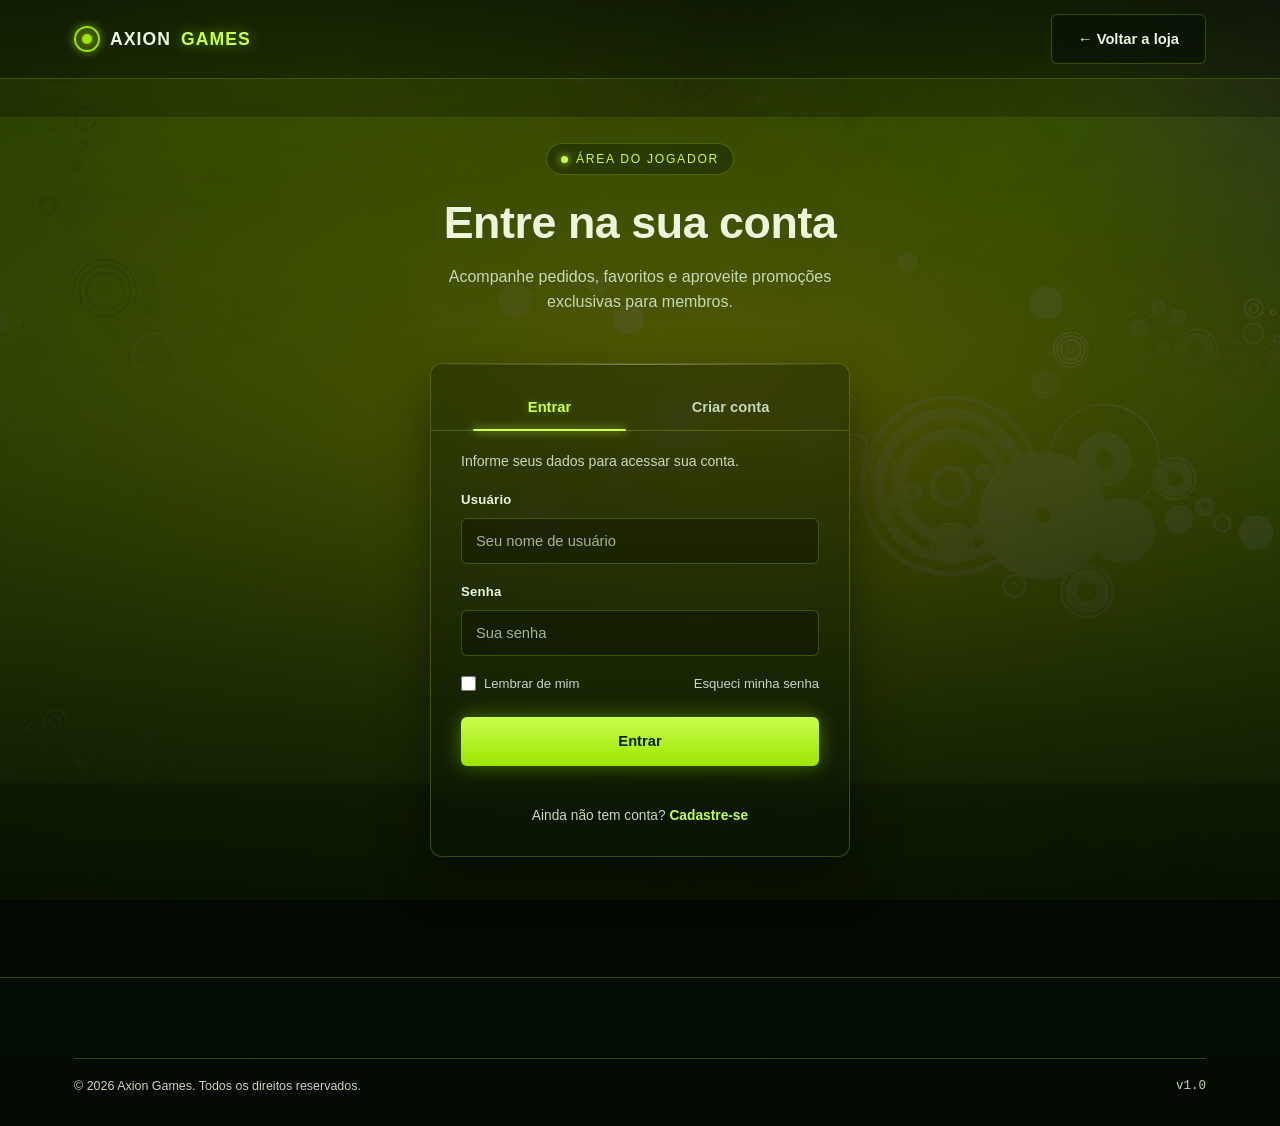
==== login.html @ fcf935e8 "Atividade - Front-End" ====
<!DOCTYPE html>
<html lang="pt-br">

<head>
  <meta charset="UTF-8">
  <meta http-equiv="X-UA-Compatible" content="IE=edge">
  <meta name="viewport" content="width=device-width, initial-scale=1.0">
  <title>Entrar · Axion Games</title>

  <!-- Bootstrap 5 (framework CSS3 responsivo) -->
  <link rel="stylesheet" href="https://cdn.jsdelivr.net/npm/bootstrap@5.3.3/dist/css/bootstrap.min.css">

  <link rel="stylesheet" href="css/estilo.css">
</head>

<body>

  <div class="dash-glow"></div>
  <div class="dash-rays"></div>

  <nav class="blade-nav">
    <div class="blade-nav-inner">

      <a class="brand" href="index.html">
        <span class="brand-ring"></span>
        AXION<span>GAMES</span>
      </a>

      <span style="flex:1;"></span>

      <a class="btn-ghost" href="index.html">← Voltar a loja</a>

    </div>
  </nav>

  <main class="container">

    <div class="auth-hero">
      <span class="hero-eyebrow">
        <span class="dot"></span> Área do jogador
      </span>
      <h1>Entre na sua conta</h1>
      <p>Acompanhe pedidos, favoritos e aproveite promoções exclusivas para membros.</p>
    </div>

    <div class="auth-panel">
      <div class="auth-card" id="authCard">

        <div class="auth-tabs">
          <button type="button" class="auth-tab active" data-tab="login">Entrar</button>
          <button type="button" class="auth-tab" data-tab="cadastro">Criar conta</button>
        </div>

        <!-- ---------- FORM DE LOGIN ---------- -->
        <form class="auth-form active" data-form="login" onsubmit="event.preventDefault(); login();">
          <p class="auth-form-lead">Informe seus dados para acessar sua conta.</p>

          <div class="field">
            <label for="usuario-login">Usuário</label>
            <input type="text" class="form-control" id="usuario-login" placeholder="Seu nome de usuário" autocomplete="username" required>
          </div>

          <div class="field">
            <label for="senha-login">Senha</label>
            <input type="password" class="form-control" id="senha-login" placeholder="Sua senha" autocomplete="current-password" required>
          </div>

          <div class="field-row">
            <label class="checkbox">
              <input type="checkbox" id="lembrar-login">
              Lembrar de mim
            </label>
            <a class="link-muted" href="#">Esqueci minha senha</a>
          </div>

          <button type="submit" class="btn-solid btn-block">Entrar</button>

          <p class="auth-switch">
            Ainda não tem conta?
            <a href="#" data-goto="cadastro">Cadastre-se</a>
          </p>
        </form>

        <!-- ---------- FORM DE CADASTRO ---------- -->
        <form class="auth-form" data-form="cadastro" onsubmit="event.preventDefault(); cadastro();">
          <p class="auth-form-lead">Crie sua conta em poucos segundos.</p>

          <div class="field">
            <label for="usuario-cadastro">Usuário</label>
            <input type="text" class="form-control" id="usuario-cadastro" placeholder="Escolha um nome de usuário" autocomplete="username" required>
          </div>

          <div class="field">
            <label for="email-cadastro">E-mail</label>
            <input type="email" class="form-control" id="email-cadastro" placeholder="seuemail@exemplo.com" autocomplete="email" required>
          </div>

          <div class="field">
            <label for="senha-cadastro">Senha</label>
            <input type="password" class="form-control" id="senha-cadastro" placeholder="Mínimo de 6 caracteres" autocomplete="new-password" minlength="6" required>
          </div>

          <div class="field-row">
            <label class="checkbox">
              <input type="checkbox" id="termos-cadastro" required>
              Aceito os termos de uso
            </label>
          </div>

          <button type="submit" class="btn-solid btn-block">Criar conta</button>

          <p class="auth-switch">
            Já tem uma conta?
            <a href="#" data-goto="login">Fazer login</a>
          </p>
        </form>

      </div>
    </div>

  </main>

  <footer>
    <div class="container">
      <div class="footer-bottom">
        <span>© 2026 Axion Games. Todos os direitos reservados.</span>
        <span class="mono">v1.0</span>
      </div>
    </div>
  </footer>

  <!-- Bootstrap Bundle (JS + Popper) -->
  <script src="https://cdn.jsdelivr.net/npm/bootstrap@5.3.3/dist/js/bootstrap.bundle.min.js"></script>
  <script src="js/script.js"></script>

</body>

</html>
---- css/estilo.css ----
/* ============================================================
   LH GAMES — tema "Blade Dashboard" (inspirado no visual clássico
   do menu de consoles verde translúcido, tipo NXE)
   ============================================================ */

:root {
  --bg-0: #030A03;
  --bg-1: #061607;
  --lime: #9DE500;
  --lime-bright: #C9FF4E;
  --lime-deep: #4E8C0B;
  /* vidro escuro com leve tom esverdeado — deixa a imagem de fundo aparecer por trás */
  --glass: rgba(8, 20, 8, 0.32);
  --glass-strong: rgba(8, 20, 8, 0.48);
  --border: rgba(157, 229, 0, 0.28);
  --border-bright: rgba(201, 255, 78, 0.55);
  --ink: #EAF7DC;
  --ink-muted: #C4D9BC;
  --gold: #FFD54D;
}

* { box-sizing: border-box; }

::selection { background: var(--lime); color: #06210A; }

html { scroll-behavior: smooth; }

/*
  IMAGEM DE FUNDO — troque o caminho abaixo pela sua imagem.
  Coloque o arquivo em: img/dashboard-bg.jpg (crie a pasta "img" do lado de "css" e "js").
  Se a imagem não existir/carregar, o gradiente verde escuro serve de fallback automático.
*/
body {
  margin: 0;
  min-height: 100vh;
  background:
    linear-gradient(180deg, rgba(3, 10, 3, 0.55) 0%, rgba(3, 10, 3, 0.72) 55%, rgba(3, 10, 3, 0.88) 100%),
    url('../img/dashboard-bg.jpg') center center / cover no-repeat fixed,
    radial-gradient(120% 100% at 50% -10%, #0C2409 0%, var(--bg-0) 55%, #010401 100%);
  color: var(--ink);
  font-family: "Segoe UI", "Rajdhani", "Manrope", sans-serif;
  position: relative;
  overflow-x: hidden;
}

h1, h2, h3 { margin: 0; font-weight: 700; letter-spacing: -0.01em; }

a { text-decoration: none; color: inherit; }

.mono { font-family: "Consolas", "JetBrains Mono", monospace; }

.container { max-width: 1180px; margin: 0 auto; padding: 0 24px; position: relative; z-index: 2; }

/* ---------- BACKGROUND — dashboard glow + light rays ---------- */

.dash-glow {
  position: fixed;
  inset: 0;
  background:
    radial-gradient(60% 40% at 20% 0%, rgba(157,229,0,0.10), transparent 60%),
    radial-gradient(50% 35% at 85% 10%, rgba(157,229,0,0.07), transparent 60%);
  pointer-events: none;
  z-index: 0;
}

.dash-rays {
  position: fixed;
  inset: -10% -10% auto -10%;
  height: 140%;
  background: repeating-conic-gradient(
    from 200deg at 50% -20%,
    rgba(157,229,0,0.035) 0deg 6deg,
    transparent 6deg 14deg
  );
  opacity: 0.4;
  pointer-events: none;
  z-index: 0;
  mask-image: radial-gradient(70% 60% at 50% 0%, black, transparent 75%);
}

/* ---------- BLADE NAV ---------- */

.blade-nav {
  position: sticky;
  top: 0;
  z-index: 50;
  background: linear-gradient(to bottom, rgba(4,12,4,0.55), rgba(4,12,4,0.35));
  backdrop-filter: blur(14px);
  border-bottom: 1px solid var(--border);
}

.blade-nav-inner {
  max-width: 1180px;
  margin: 0 auto;
  padding: 14px 24px;
  display: flex;
  align-items: center;
  gap: 26px;
}

.brand {
  display: flex;
  align-items: center;
  gap: 10px;
  font-weight: 700;
  font-size: 1.1rem;
  letter-spacing: 0.06em;
  color: var(--ink);
  flex-shrink: 0;
}

.brand span { color: var(--lime-bright); text-shadow: 0 0 14px rgba(157,229,0,0.55); }

.brand-ring {
  width: 26px;
  height: 26px;
  border-radius: 50%;
  border: 2px solid var(--lime);
  box-shadow: 0 0 10px rgba(157,229,0,0.6), inset 0 0 8px rgba(157,229,0,0.4);
  position: relative;
  flex-shrink: 0;
}

.brand-ring::after {
  content: "";
  position: absolute;
  inset: 6px;
  border-radius: 50%;
  background: var(--lime);
  box-shadow: 0 0 8px var(--lime-bright);
}

.blades {
  list-style: none;
  display: flex;
  gap: 4px;
  margin: 0;
  padding: 0;
  flex: 1;
}

.blade a {
  display: block;
  padding: 10px 18px;
  font-weight: 600;
  font-size: 0.92rem;
  letter-spacing: 0.02em;
  color: var(--ink-muted);
  border-radius: 4px;
  position: relative;
  transition: color .18s ease, background .18s ease, transform .18s ease;
}

.blade a:hover {
  color: var(--ink);
  background: var(--glass);
  transform: translateY(-1px);
}

.blade.active a {
  color: var(--bg-0);
  background: linear-gradient(180deg, var(--lime-bright), var(--lime));
  box-shadow: 0 0 18px rgba(157,229,0,0.55);
  font-weight: 700;
}

.blade-search {
  display: flex;
  align-items: center;
  background: var(--glass);
  border: 1px solid var(--border);
  border-radius: 6px;
  padding: 5px 5px 5px 14px;
  min-width: 250px;
  backdrop-filter: blur(6px);
}

.blade-search input {
  background: transparent;
  border: none;
  outline: none;
  color: var(--ink);
  font-family: inherit;
  font-size: 0.86rem;
  flex: 1;
  min-width: 0;
}

.blade-search input::placeholder { color: var(--ink-muted); }

.blade-search button {
  background: var(--lime);
  color: #06210A;
  border: none;
  border-radius: 4px;
  padding: 8px 16px;
  font-weight: 700;
  font-size: 0.8rem;
  cursor: pointer;
  transition: filter .15s ease;
}

.blade-search button:hover { filter: brightness(1.15); }

.nav-toggle {
  display: none;
  flex-direction: column;
  gap: 5px;
  background: none;
  border: 1px solid var(--border);
  border-radius: 6px;
  width: 40px;
  height: 40px;
  align-items: center;
  justify-content: center;
  cursor: pointer;
}

.nav-toggle span { width: 18px; height: 2px; background: var(--lime); display: block; }

/* ---------- HERO ---------- */

.hero {
  padding: 64px 0 20px;
  position: relative;
}

.hero-copy { max-width: 640px; }

.hero-eyebrow {
  display: inline-flex;
  align-items: center;
  gap: 8px;
  font-size: 0.76rem;
  letter-spacing: 0.14em;
  text-transform: uppercase;
  color: var(--lime-bright);
  background: var(--glass);
  border: 1px solid var(--border);
  padding: 6px 14px;
  border-radius: 999px;
  margin-bottom: 24px;
  backdrop-filter: blur(6px);
}

.hero-eyebrow .dot {
  width: 7px;
  height: 7px;
  border-radius: 50%;
  background: var(--lime-bright);
  box-shadow: 0 0 8px var(--lime-bright);
  animation: pulse 1.6s infinite ease-in-out;
}

@keyframes pulse { 0%, 100% { opacity: 1; } 50% { opacity: 0.25; } }

.hero h1 {
  font-size: clamp(2.2rem, 4.4vw, 3.4rem);
  line-height: 1.08;
  color: var(--ink);
}

.hero h1 em {
  font-style: normal;
  color: var(--lime-bright);
  text-shadow: 0 0 22px rgba(157,229,0,0.5);
}

.hero p {
  margin: 22px 0 32px;
  color: var(--ink-muted);
  font-size: 1.02rem;
  max-width: 46ch;
  line-height: 1.55;
}

.hero-ctas { display: flex; gap: 14px; flex-wrap: wrap; }

.btn-solid, .btn-ghost {
  display: inline-flex;
  align-items: center;
  gap: 8px;
  padding: 13px 26px;
  border-radius: 6px;
  font-weight: 700;
  font-size: 0.92rem;
  cursor: pointer;
  border: none;
  transition: transform .15s ease, filter .15s ease, background .15s ease;
}

.btn-solid {
  background: linear-gradient(180deg, var(--lime-bright), var(--lime));
  color: #06210A;
  box-shadow: 0 0 20px rgba(157,229,0,0.4);
}
.btn-solid:hover { filter: brightness(1.08); transform: translateY(-2px); }

.btn-ghost {
  background: var(--glass);
  border: 1px solid var(--border);
  color: var(--ink);
  backdrop-filter: blur(6px);
}
.btn-ghost:hover { background: var(--glass-strong); transform: translateY(-2px); }

/* stat strip — glass tiles like dashboard info panels */

.stat-strip {
  margin-top: 44px;
}

.stat-cell {
  background: var(--glass);
  border: 1px solid var(--border);
  border-radius: 8px;
  padding: 18px 16px;
  text-align: center;
  backdrop-filter: blur(8px);
  position: relative;
  overflow: hidden;
}

.stat-cell::before {
  content: "";
  position: absolute;
  top: 0; left: 0; right: 0;
  height: 1px;
  background: linear-gradient(90deg, transparent, var(--lime-bright), transparent);
  opacity: 0.6;
}

.stat-cell .num {
  font-family: "Consolas", "JetBrains Mono", monospace;
  font-size: 1.25rem;
  font-weight: 700;
  color: var(--lime-bright);
  text-shadow: 0 0 10px rgba(157,229,0,0.4);
}

.stat-cell .label {
  font-size: 0.7rem;
  color: var(--ink-muted);
  text-transform: uppercase;
  letter-spacing: 0.07em;
  margin-top: 4px;
}

/* ---------- SECTIONS ---------- */

.section { padding: 60px 0; }

.section-head { margin-bottom: 30px; }

.section-tag {
  font-size: 0.74rem;
  letter-spacing: 0.14em;
  text-transform: uppercase;
  color: var(--lime-bright);
  margin-bottom: 8px;
  display: block;
}

.section-head h2 { font-size: clamp(1.6rem, 3vw, 2.2rem); }

/* ---------- GAME CARDS — transparent glass tiles ---------- */

.game-card {
  height: 100%;
  position: relative;
  background: var(--glass);
  border: 1px solid var(--border);
  border-radius: 10px;
  overflow: hidden;
  display: flex;
  flex-direction: column;
  backdrop-filter: blur(10px);
  transition: transform .22s ease, border-color .22s ease, background .22s ease, box-shadow .22s ease;
}

.game-card::before {
  content: "";
  position: absolute;
  top: 0; left: 0; right: 0;
  height: 1px;
  background: linear-gradient(90deg, transparent, rgba(255,255,255,0.35), transparent);
}

.game-card:hover {
  transform: translateY(-6px);
  border-color: var(--border-bright);
  background: var(--glass-strong);
  box-shadow: 0 14px 34px rgba(0,0,0,0.4), 0 0 26px rgba(157,229,0,0.18);
}

.game-card .thumb {
  position: relative;
  aspect-ratio: 16/10;
  display: flex;
  align-items: center;
  justify-content: center;
  overflow: hidden;
  background: linear-gradient(160deg, rgba(157,229,0,0.06), rgba(0,0,0,0.2));
  border-bottom: 1px solid var(--border);
}

.game-card .thumb svg { width: 100%; height: 100%; display: block; }

.badge-tag {
  position: absolute;
  top: 12px;
  left: 12px;
  font-size: 0.66rem;
  letter-spacing: 0.06em;
  text-transform: uppercase;
  background: rgba(3,10,3,0.65);
  border: 1px solid var(--border);
  color: var(--lime-bright);
  padding: 4px 10px;
  border-radius: 999px;
  backdrop-filter: blur(4px);
}

.card-body { padding: 18px 20px 22px; display: flex; flex-direction: column; gap: 8px; flex: 1; }

.card-body h3 { font-size: 1.1rem; color: var(--ink); }

.card-body .genre { color: var(--ink-muted); font-size: 0.86rem; margin: 0; }

.card-footer {
  margin-top: auto;
  display: flex;
  align-items: center;
  justify-content: space-between;
  padding-top: 14px;
  border-top: 1px dashed var(--border);
}

.preco {
  font-family: "Consolas", "JetBrains Mono", monospace;
  font-weight: 700;
  font-size: 1.02rem;
  color: var(--gold);
  margin: 0;
}
.preco-old {
  display: block;
  font-size: 0.7rem;
  color: var(--ink-muted);
  text-decoration: line-through;
  font-weight: 400;
  font-family: inherit;
}

.btn-buy {
  background: linear-gradient(180deg, var(--lime-bright), var(--lime));
  color: #06210A;
  border: none;
  font-weight: 700;
  font-size: 0.82rem;
  padding: 9px 16px;
  border-radius: 6px;
  cursor: pointer;
  transition: filter .15s ease, transform .15s ease;
}
.btn-buy:hover { filter: brightness(1.1); transform: translateY(-2px); }

/* ---------- NAV LOGIN LINK ---------- */

.btn-login-link {
  padding: 9px 20px;
  font-size: 0.86rem;
  flex-shrink: 0;
}

/* ---------- NOVIDADES ---------- */

.news-card {
  height: 100%;
  background: var(--glass);
  border: 1px solid var(--border);
  border-radius: 10px;
  padding: 22px 22px 20px;
  display: flex;
  flex-direction: column;
  gap: 10px;
  backdrop-filter: blur(10px);
  transition: transform .22s ease, border-color .22s ease, background .22s ease;
}

.news-card:hover {
  transform: translateY(-4px);
  border-color: var(--border-bright);
  background: var(--glass-strong);
}

.news-card .badge-tag {
  position: static;
  align-self: flex-start;
}

.news-card h3 { font-size: 1.04rem; color: var(--ink); margin-top: 4px; }

.news-card p { color: var(--ink-muted); font-size: 0.9rem; line-height: 1.5; margin: 0; }

/* ---------- GALERIA ---------- */

.gallery-item {
  margin: 0;
  position: relative;
  border-radius: 10px;
  overflow: hidden;
  border: 1px solid var(--border);
  aspect-ratio: 4/3;
  background: var(--glass);
  transition: transform .22s ease, border-color .22s ease;
}

.gallery-item:hover {
  transform: translateY(-4px) scale(1.02);
  border-color: var(--border-bright);
}

.gallery-item svg { width: 100%; height: 100%; display: block; }

.gallery-item figcaption {
  position: absolute;
  left: 0;
  right: 0;
  bottom: 0;
  padding: 8px 12px;
  font-size: 0.78rem;
  font-weight: 600;
  color: var(--ink);
  background: linear-gradient(to top, rgba(3,10,3,0.85), transparent);
}

/* ---------- PROMO BAND ---------- */

.promo-band {
  border-radius: 10px;
  border: 1px solid var(--border);
  background: var(--glass);
  backdrop-filter: blur(10px);
  padding: 36px;
  display: flex;
  align-items: center;
  justify-content: space-between;
  gap: 24px;
  flex-wrap: wrap;
}

.promo-band h3 { font-size: 1.4rem; max-width: 30ch; color: var(--ink); }
.promo-band p { color: var(--ink-muted); margin: 8px 0 0; }

/* ---------- FOOTER ---------- */

footer {
  border-top: 1px solid var(--border);
  margin-top: 30px;
  padding: 44px 0 30px;
  background: linear-gradient(to bottom, rgba(6,22,7,0.4), rgba(3,10,3,0.7));
  position: relative;
  z-index: 2;
}

.footer-grid h4 {
  font-size: 0.86rem;
  margin-bottom: 14px;
  color: var(--lime-bright);
  letter-spacing: 0.04em;
}

.footer-desc { color: var(--ink-muted); font-size: 0.88rem; max-width: 32ch; }

.footer-grid ul { list-style: none; padding: 0; margin: 0; display: flex; flex-direction: column; gap: 10px; }
.footer-grid a { color: var(--ink-muted); font-size: 0.88rem; transition: color .15s ease; }
.footer-grid a:hover { color: var(--lime-bright); }

.footer-bottom {
  margin-top: 36px;
  padding-top: 18px;
  border-top: 1px solid var(--border);
  display: flex;
  justify-content: space-between;
  color: var(--ink-muted);
  font-size: 0.78rem;
  flex-wrap: wrap;
  gap: 10px;
}

/* ---------- BACK TO TOP — guide-button style orb ---------- */

#voltar-topo {
  position: fixed;
  bottom: 26px;
  right: 26px;
  display: flex;
  align-items: center;
  gap: 10px;
  background: rgba(3,10,3,0.75);
  border: 1px solid var(--border-bright);
  color: var(--ink);
  border-radius: 999px;
  padding: 10px 20px 10px 12px;
  font-weight: 700;
  font-size: 0.82rem;
  cursor: pointer;
  box-shadow: 0 10px 28px rgba(0,0,0,0.5), 0 0 18px rgba(157,229,0,0.25);
  opacity: 0;
  transform: translateY(12px);
  pointer-events: none;
  transition: opacity .25s ease, transform .25s ease;
  z-index: 60;
  backdrop-filter: blur(8px);
}

#voltar-topo .orb {
  width: 22px;
  height: 22px;
  border-radius: 50%;
  background: radial-gradient(circle at 35% 30%, var(--lime-bright), var(--lime-deep));
  box-shadow: 0 0 10px rgba(157,229,0,0.7);
  flex-shrink: 0;
}

#voltar-topo.show { opacity: 1; transform: translateY(0); pointer-events: auto; }

/* ---------- RESPONSIVE ---------- */

@media (max-width: 780px) {
  .blades, .blade-search { display: none; }
  .nav-toggle { display: flex; }
  .blade-nav-inner.open .blades {
    display: flex;
    flex-direction: column;
    position: absolute;
    top: 64px;
    left: 0;
    right: 0;
    background: rgba(4,12,4,0.65);
    backdrop-filter: blur(14px);
    border-bottom: 1px solid var(--border);
    padding: 10px 20px 18px;
  }
  .btn-login-link { padding: 8px 14px; font-size: 0.8rem; }
}

@media (prefers-reduced-motion: reduce) {
  * { animation: none !important; transition: none !important; }
}

a:focus-visible, button:focus-visible, input:focus-visible {
  outline: 2px solid var(--lime-bright);
  outline-offset: 2px;
}

/* ============================================================
   TELA DE LOGIN / CADASTRO
   ============================================================ */

.auth-hero {
  padding: 64px 0 8px;
  text-align: center;
  max-width: 680px;
  margin: 0 auto;
}

.auth-hero .hero-eyebrow { margin-bottom: 22px; }

.auth-hero h1 {
  font-size: clamp(2rem, 4vw, 2.8rem);
  line-height: 1.12;
  color: var(--ink);
}

.auth-hero p {
  margin: 18px auto 0;
  color: var(--ink-muted);
  max-width: 44ch;
  line-height: 1.55;
}

.auth-panel {
  padding: 40px 0 90px;
  display: flex;
  justify-content: center;
}

.auth-card {
  width: 100%;
  max-width: 420px;
  background: var(--glass);
  border: 1px solid var(--border);
  border-radius: 12px;
  padding: 10px 30px 30px;
  backdrop-filter: blur(14px);
  position: relative;
  overflow: hidden;
  box-shadow: 0 20px 50px rgba(0,0,0,0.4);
}

.auth-card::before {
  content: "";
  position: absolute;
  top: 0; left: 0; right: 0;
  height: 1px;
  background: linear-gradient(90deg, transparent, rgba(255,255,255,0.35), transparent);
}

/* abas Entrar / Criar conta — mesmo espírito das blades do menu */

.auth-tabs {
  display: flex;
  gap: 4px;
  margin: 0 -30px 26px;
  padding: 10px 30px 0;
  border-bottom: 1px solid var(--border);
}

.auth-tab {
  flex: 1;
  background: none;
  border: none;
  padding: 12px 10px;
  font-family: inherit;
  font-weight: 600;
  font-size: 0.92rem;
  color: var(--ink-muted);
  cursor: pointer;
  border-radius: 6px 6px 0 0;
  position: relative;
  transition: color .18s ease, background .18s ease;
}

.auth-tab:hover { color: var(--ink); background: var(--glass-strong); }

.auth-tab.active {
  color: var(--lime-bright);
  text-shadow: 0 0 10px rgba(157,229,0,0.4);
}

.auth-tab.active::after {
  content: "";
  position: absolute;
  left: 12px;
  right: 12px;
  bottom: -1px;
  height: 2px;
  background: var(--lime-bright);
  box-shadow: 0 0 10px var(--lime-bright);
  border-radius: 2px;
}

/* forms */

.auth-form {
  display: none;
  flex-direction: column;
  gap: 18px;
  animation: fadeIn .25s ease;
}

.auth-form.active { display: flex; }

@keyframes fadeIn {
  from { opacity: 0; transform: translateY(6px); }
  to { opacity: 1; transform: translateY(0); }
}

.auth-form-lead {
  color: var(--ink-muted);
  font-size: 0.88rem;
  margin: -6px 0 0;
}

.field { display: flex; flex-direction: column; gap: 8px; }

.field label {
  font-size: 0.82rem;
  font-weight: 600;
  color: var(--ink);
  letter-spacing: 0.02em;
}

/* sobrescreve o .form-control do Bootstrap pro visual de vidro */
.auth-form .form-control {
  background: rgba(0, 0, 0, 0.28);
  border: 1px solid var(--border);
  color: var(--ink);
  border-radius: 6px;
  padding: 11px 14px;
  font-size: 0.92rem;
  font-family: inherit;
  box-shadow: none;
}

.auth-form .form-control::placeholder { color: var(--ink-muted); opacity: 0.8; }

.auth-form .form-control:focus {
  background: rgba(0, 0, 0, 0.4);
  border-color: var(--border-bright);
  box-shadow: 0 0 0 3px rgba(157,229,0,0.15);
  color: var(--ink);
}

.field-row {
  display: flex;
  align-items: center;
  justify-content: space-between;
  font-size: 0.82rem;
}

.checkbox {
  display: flex;
  align-items: center;
  gap: 8px;
  color: var(--ink-muted);
  cursor: pointer;
}

.checkbox input {
  accent-color: var(--lime);
  width: 15px;
  height: 15px;
}

.link-muted { color: var(--ink-muted); font-size: 0.82rem; transition: color .15s ease; }
.link-muted:hover { color: var(--lime-bright); }

.btn-block { width: 100%; justify-content: center; margin-top: 6px; }

.auth-switch {
  text-align: center;
  margin: 22px 0 0;
  font-size: 0.86rem;
  color: var(--ink-muted);
}

.auth-switch a {
  color: var(--lime-bright);
  font-weight: 700;
}
.auth-switch a:hover { text-decoration: underline; }

.only-on-cadastro { display: none; }
.auth-card.mode-cadastro .only-on-login { display: none; }
.auth-card.mode-cadastro .only-on-cadastro { display: inline; }

@media (max-width: 480px) {
  .auth-card { padding: 8px 20px 24px; }
  .auth-tabs { margin: 0 -20px 22px; padding: 10px 20px 0; }
}
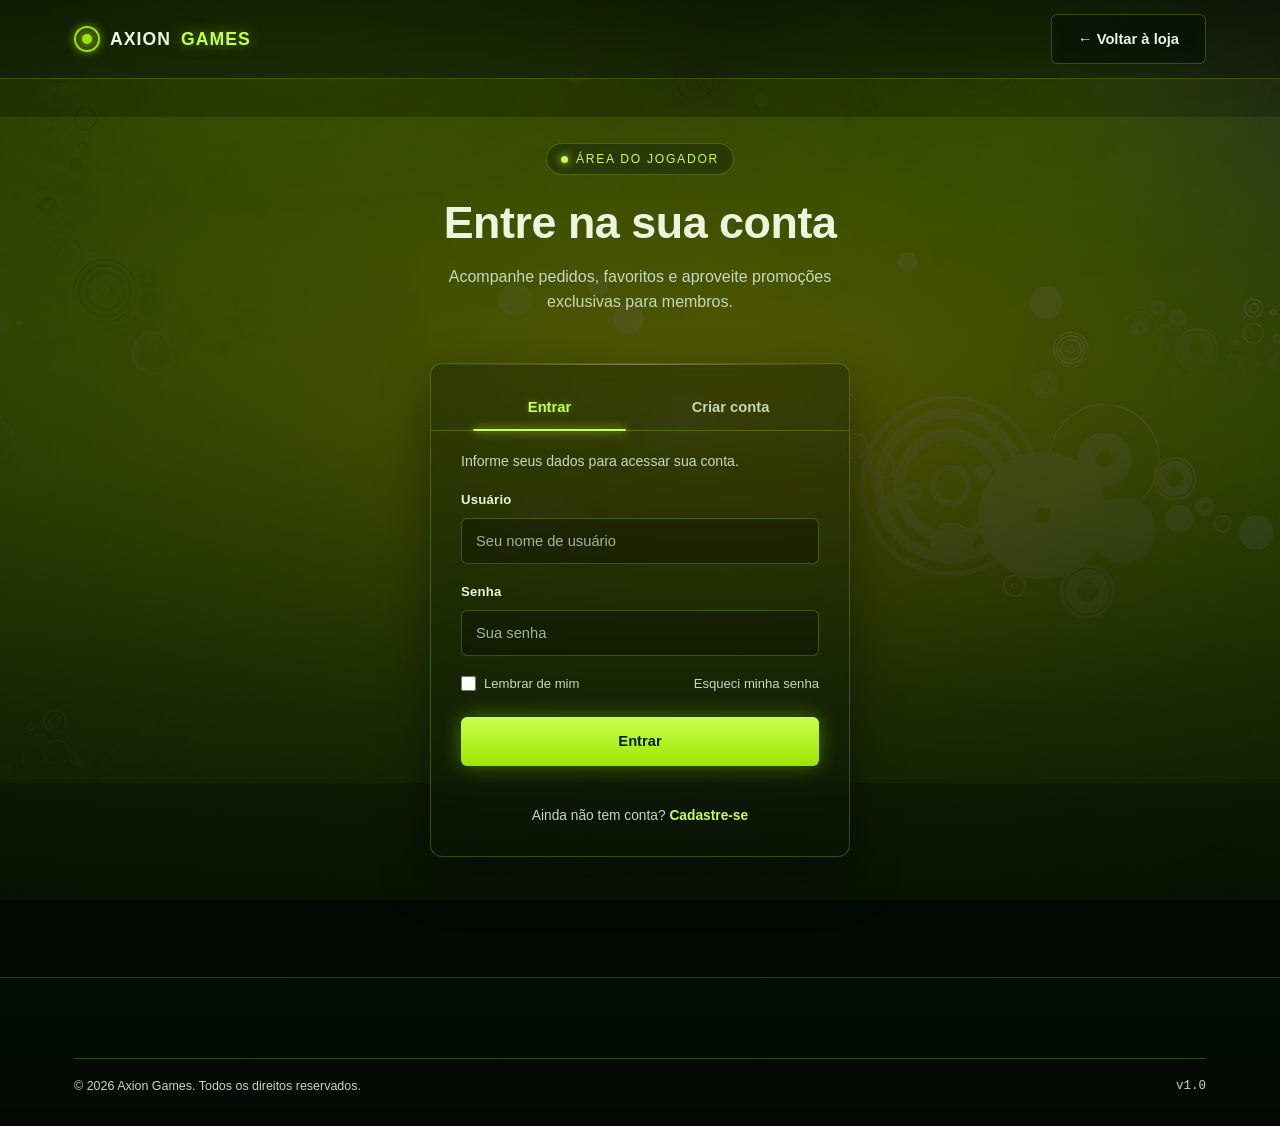
==== commit 408b3a01: "Aterações para o jquery" ====
--- a/login.html
+++ b/login.html
@@ -28,7 +28,7 @@
 
       <span style="flex:1;"></span>
 
-      <a class="btn-ghost" href="index.html">← Voltar a loja</a>
+      <a class="btn-ghost" href="index.html">← Voltar à loja</a>
 
     </div>
   </nav>
@@ -52,7 +52,7 @@
         </div>
 
         <!-- ---------- FORM DE LOGIN ---------- -->
-        <form class="auth-form active" data-form="login" onsubmit="event.preventDefault(); login();">
+        <form class="auth-form active" id="section-login" data-form="login" onsubmit="event.preventDefault(); login();">
           <p class="auth-form-lead">Informe seus dados para acessar sua conta.</p>
 
           <div class="field">
@@ -77,12 +77,12 @@
 
           <p class="auth-switch">
             Ainda não tem conta?
-            <a href="#" data-goto="cadastro">Cadastre-se</a>
+            <a href="#" id="botao-cadastrar" data-goto="cadastro">Cadastre-se</a>
           </p>
         </form>
 
         <!-- ---------- FORM DE CADASTRO ---------- -->
-        <form class="auth-form" data-form="cadastro" onsubmit="event.preventDefault(); cadastro();">
+        <form class="auth-form" id="form-cadastrar" data-form="cadastro" onsubmit="event.preventDefault(); cadastro();">
           <p class="auth-form-lead">Crie sua conta em poucos segundos.</p>
 
           <div class="field">
@@ -129,6 +129,10 @@
     </div>
   </footer>
 
+  <!-- jQuery (efeito slideToggle do form de cadastro) -->
+  <script src="https://code.jquery.com/jquery-3.7.1.min.js"></script>
+  <script src="js/jquery-script.js"></script>
+
   <!-- Bootstrap Bundle (JS + Popper) -->
   <script src="https://cdn.jsdelivr.net/npm/bootstrap@5.3.3/dist/js/bootstrap.bundle.min.js"></script>
   <script src="js/script.js"></script>
